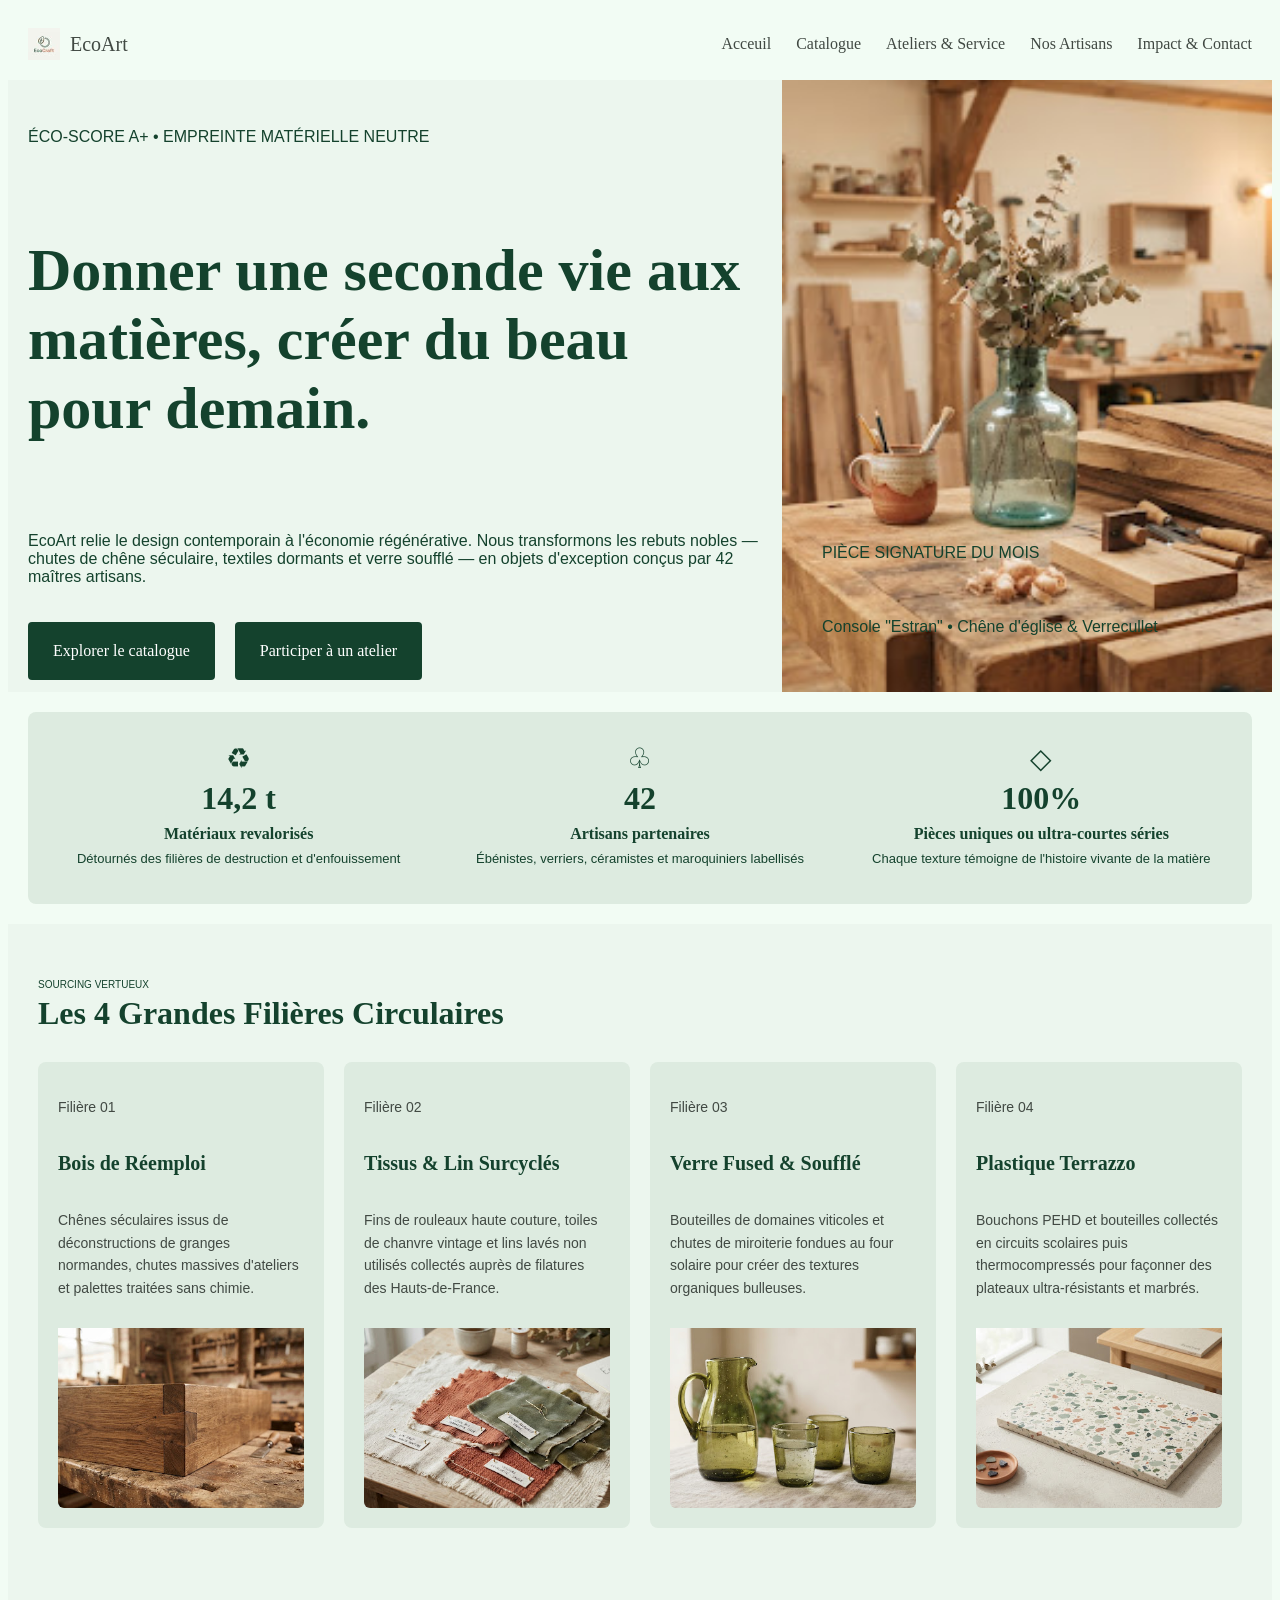
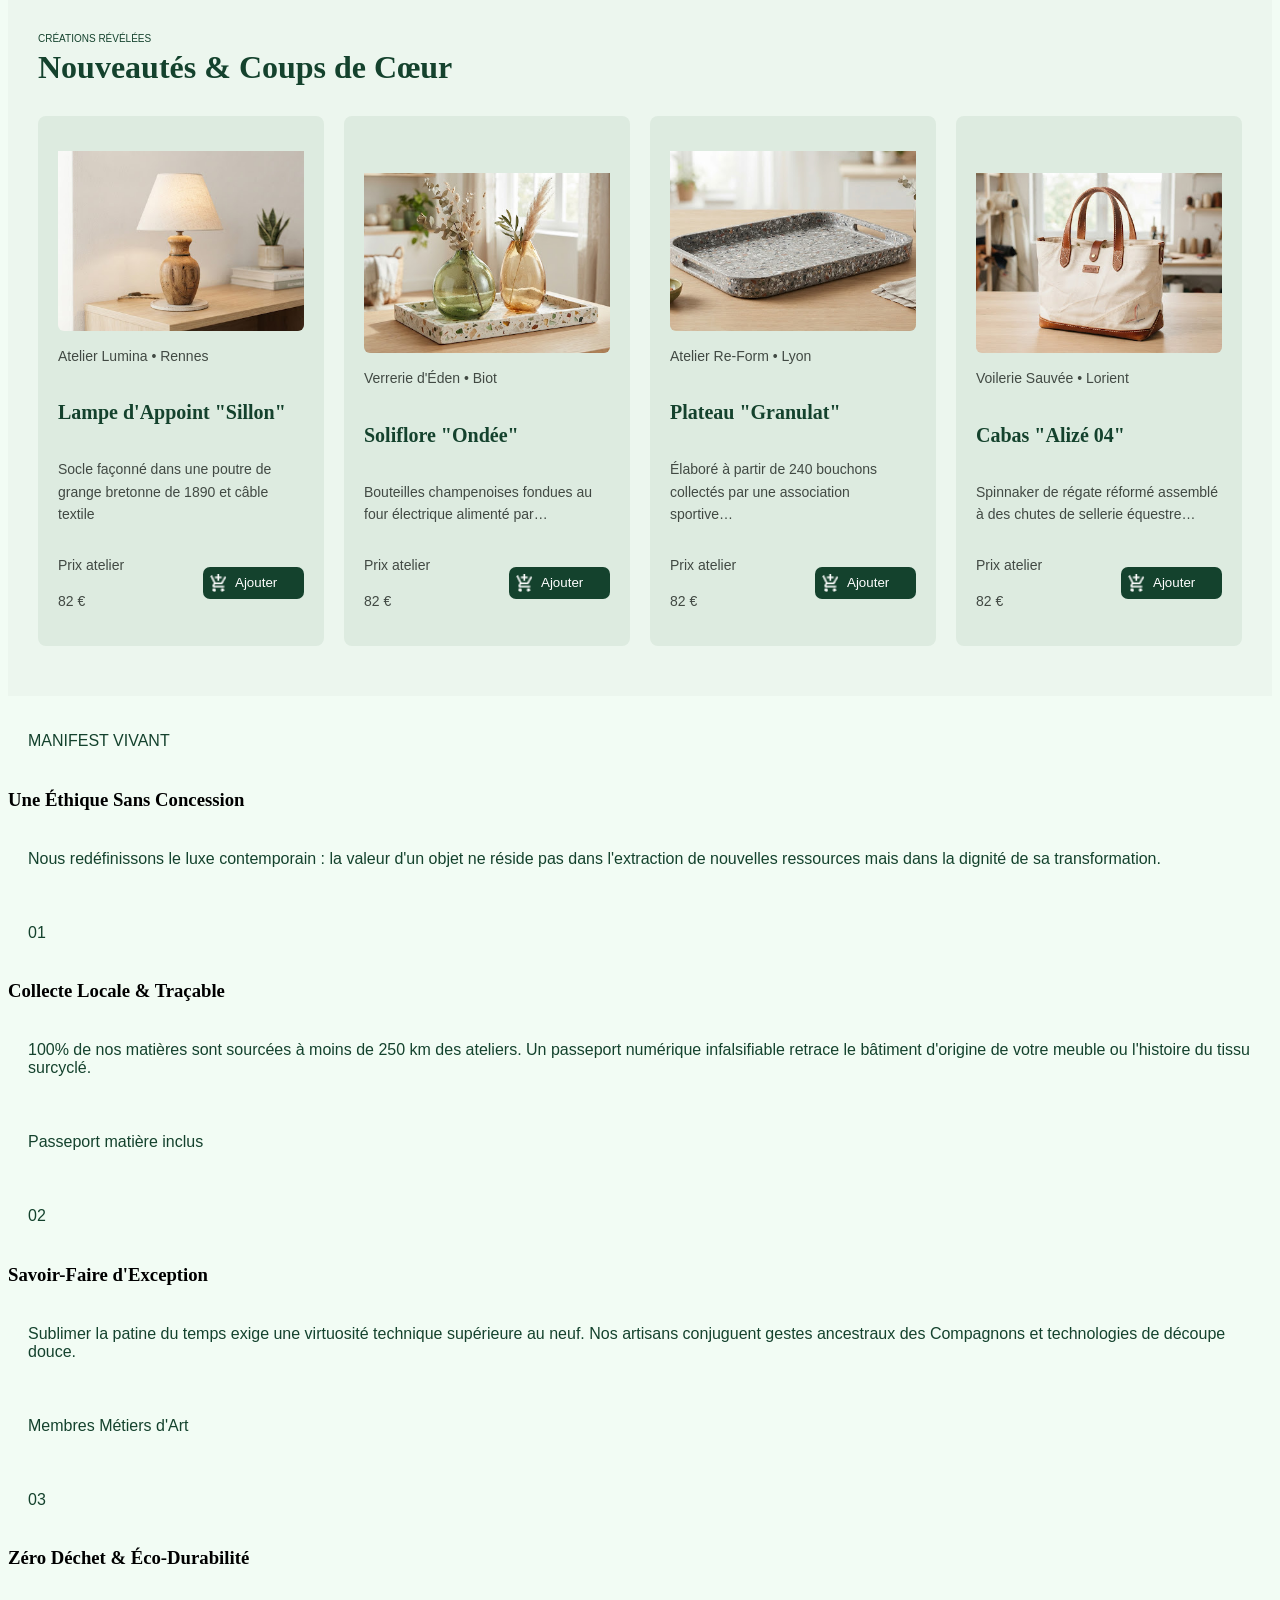
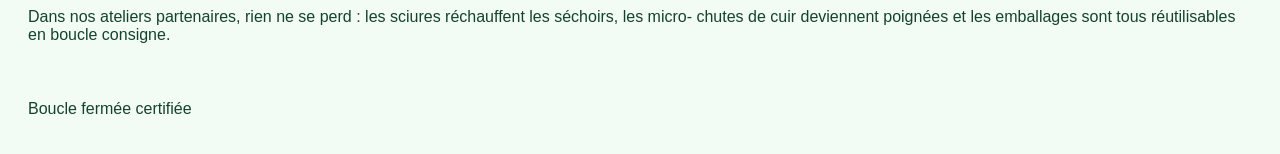
==== index.html @ 038bebc6 "fixing the names for the github deployment" ====
<!DOCTYPE html>
<head>
    <link rel="stylesheet" href="style.css">
    <title>Acceuil</title>
</head>

<body>
    <header>
        
        <div class="logo">
            <img src="images/logo.jpg" alt="logo">
            <span>EcoArt</span>
        </div>

        <nav>
            
            <a href="HomePge.html">Acceuil</a>
            <a href="catalogue.html">Catalogue</a>
            <a href="atel&srv.html">Ateliers & Service</a>
            <a href="artisan.html">Nos Artisans</a>
            <a href="impc&contact">Impact & Contact</a>

        </nav>
    </header>

    <main>
        <section class="hero">

            <div class="heroContent">
                <p>ÉCO-SCORE A+ • EMPREINTE MATÉRIELLE NEUTRE</p>
                <h1>Donner une seconde vie
                    aux matières, créer du
                    beau pour demain.
                </h1>
                <p>EcoArt relie le design contemporain à l'économie régénérative. Nous transformons
                    les rebuts nobles — chutes de chêne séculaire, textiles dormants et verre soufflé
                    — en objets d'exception conçus par 42 maîtres artisans.
                </p>

                <div class="hero-buttons">
                    <a href="Explorer le catalogue">Explorer le catalogue</a>
                    <a href="Participer à un atelier">Participer à un atelier</a>
                </div>

            </div>

            <div class="heroImage">
                    <img src="images/glassPiece.jpg" alt="glassPiece">


                <div class="hero-image-content">
                        <p>PIÈCE SIGNATURE DU MOIS</p>
                        <p>Console "Estran" • Chêne d'église & Verrecullet</p>
                </div>
            </div>
        </section>
        
<section class="statistics">

    <div class="statistic">
        <div class="stat-icon">♻</div>
        <h2>14,2 t</h2>
        <h3>Matériaux revalorisés</h3>
        <p>Détournés des filières de destruction et d'enfouissement</p>
    </div>

    <div class="statistic">
        <div class="stat-icon">♧</div>
        <h2>42</h2>
        <h3>Artisans partenaires</h3>
        <p>Ébénistes, verriers, céramistes et maroquiniers labellisés</p>
    </div>

    <div class="statistic">
        <div class="stat-icon">◇</div>
        <h2>100%</h2>
        <h3>Pièces uniques ou ultra-courtes séries</h3>
        <p>Chaque texture témoigne de l'histoire vivante de la matière</p>
    </div>

</section>


<section class="sourcing">

    <div class="sourcing-header">
        <p>SOURCING VERTUEUX</p>
        <h2>Les 4 Grandes Filières Circulaires</h2>
    </div>

    <div class="sourcing-cards">

        <div class="sourcing-card">
            <p>Filière 01</p>
            <h3>Bois de Réemploi</h3>
            <p>
                Chênes séculaires issus de déconstructions de granges
                normandes, chutes massives d'ateliers et palettes
                traitées sans chimie.
            </p>
                    <img src="images/first.jpg" alt="Bois">
        </div>

        <div class="sourcing-card">
            <p>Filière 02</p>
            <h3>Tissus & Lin Surcyclés</h3>
            <p>
                Fins de rouleaux haute couture, toiles de chanvre vintage
                et lins lavés non utilisés collectés auprès de filatures
                des Hauts-de-France.
            </p>
            <img src="images/sec.jpg" alt="tissu">
        </div>

        <div class="sourcing-card">
            <p>Filière 03</p>
            <h3>Verre Fused & Soufflé</h3>
            <p>
                Bouteilles de domaines viticoles et chutes de miroiterie
                fondues au four solaire pour créer des textures
                organiques bulleuses.
            </p>
            <img src="images/third.jpg" alt="glass">
        </div>

        <div class="sourcing-card">
            <p>Filière 04</p>
            <h3>Plastique Terrazzo</h3>
            <p>
                Bouchons PEHD et bouteilles collectés en circuits
                scolaires puis thermocompressés pour façonner des
                plateaux ultra-résistants et marbrés.
            </p>
            <img src="images/four.jpg" alt="plastik">
        </div>

    </div>

</section>

<section class="sourcing">

    <div class="sourcing-header">
        <p>CRÉATIONS RÉVÉLÉES</p>
        <h2>Nouveautés & Coups de Cœur</h2>
    </div>

    <div class="sourcing-cards">

        <div class="sourcing-card">
            <img src="images/1.jpg" alt="Bois">
            <p>Atelier Lumina • Rennes</p>
            <h3>Lampe d'Appoint "Sillon"</h3>
            <p>
                    Socle façonné dans une poutre de
                    grange bretonne de 1890 et câble textile
            </p>

            <div class="price-and-button">
                <div class="indo">
                    <p>
                        Prix atelier
                    </p>
                    <p>
                        82 €
                    </p> 
                </div>
                <button type="button">
                    <img src="images/Icon.png" alt="add-to-cart">
                    Ajouter
                </button>
            </div>
        </div>

        <div class="sourcing-card">
            <img src="images/2.jpg" alt="Bois">
            <p>Verrerie d'Éden • Biot</p>
            <h3>Soliflore "Ondée"</h3>
            <p>
                    Bouteilles champenoises fondues au
                    four électrique alimenté par…
            </p>

            <div class="price-and-button">
                <div class="indo">
                    <p>
                        Prix atelier
                    </p>
                    <p>
                        82 €
                    </p> 
                </div>
                <button type="button">
                    <img src="images/Icon.png" alt="add-to-cart">
                    Ajouter
                </button>
            </div>
        </div>

        <div class="sourcing-card">
            <img src="images/3.jpg" alt="Bois">
            <p>Atelier Re-Form • Lyon</p>
            <h3>Plateau "Granulat"</h3>
            <p>
                    Élaboré à partir de 240 bouchons
                    collectés par une association sportive…
            </p>

            <div class="price-and-button">
                <div class="indo">
                    <p>
                        Prix atelier
                    </p>
                    <p>
                        82 €
                    </p> 
                </div>
                <button type="button">
                    <img src="images/Icon.png" alt="add-to-cart">
                    Ajouter
                </button>
            </div>
        </div>

        <div class="sourcing-card">
            <img src="images/4.jpg" alt="Bois">
            <p>Voilerie Sauvée • Lorient</p>
            <h3>Cabas "Alizé 04"</h3>
            <p>
                    Spinnaker de régate réformé assemblé à
                    des chutes de sellerie équestre…
            </p>

            <div class="price-and-button">
                <div class="indo">
                    <p>
                        Prix atelier
                    </p>
                    <p>
                        82 €
                    </p> 
                </div>
                <button type="button">
                    <img src="images/Icon.png" alt="add-to-cart">
                    Ajouter
                </button>
            </div>
        </div>

    </div>

</section>

<section class="Manifest">
    <div class="head">
        <p>MANIFEST VIVANT</p>
        <h3>Une Éthique Sans Concession</h3>
        <p>
            Nous redéfinissons le luxe contemporain : la valeur d'un objet ne
            réside pas dans l'extraction
            de nouvelles ressources mais dans la dignité de sa transformation.
        </p>
    </div>

    <div class="manivivant">
        <p>01</p>
        <h3>Collecte Locale & Traçable</h3>
        <p>
            100% de nos matières sont sourcées à moins
            de 250 km des ateliers. Un passeport
            numérique infalsifiable retrace le bâtiment
            d'origine de votre meuble ou l'histoire du tissu
            surcyclé.
        </p>

        <p>Passeport matière inclus</p>

    </div>

    <div class="manivivant">
        <p>02</p>
        <h3>Savoir-Faire d'Exception</h3>
        <p>
            Sublimer la patine du temps exige une
            virtuosité technique supérieure au neuf. Nos
            artisans conjuguent gestes ancestraux des
            Compagnons et technologies de découpe
            douce.
        </p>

        <p>Membres Métiers d'Art</p>
    </div>

    <div class="manivivant">
        <p>03</p>
        <h3>Zéro Déchet & Éco-Durabilité</h3>
        <p>
            Dans nos ateliers partenaires, rien ne se perd :
            les sciures réchauffent les séchoirs, les micro-
            chutes de cuir deviennent poignées et les
            emballages sont tous réutilisables en boucle
            consigne.
        </p>

        <p>Boucle fermée certifiée</p>
    </div>
    
</section>

    </main>
</body>
---- style.css ----
header {
    display: flex;
    justify-content: space-between;
    align-items: center;
    background-color: #F2FCF4E5;
    padding: 20px;
}

.logo{

    width: 61.77000045776367;
    height: 28;
    font-size: 20px;
    font-family:Georgia, 'Times New Roman', Times, serif; 
    display: flex;
    color: #414943;
    align-items: center;
    gap: 10px;
}

.logo img{
    width: 32px;
    height: 32px;
    max-width: 101.77px;
}

nav {
    display: flex;
    gap: 25px;
}

nav a {
    color: #414943;
    text-decoration: none;
}

.hero{
    display: flex;
    align-items: center;
    justify-content: space-between;
    background-color: #ECF6EE;
}

.heroImage {
    position: relative;
    width: 490px;
    height: 612px;
    flex-shrink: 0;
}

.heroImage img {
    width: 100%;
    height: 100%;
    object-fit: cover;
    display: block;
}

.hero-image-content {
    position: absolute;
    bottom: 20px;
    left: 20px;
    right: 20px;
    color: white;
}

.heroContent h1{
    font-size: 60px;
}

h1{
    color: #14422D;
    padding: 20px;
}

p{
    padding: 20px;
    color: #14422D;
    font-family: 'Lucida Sans', 'Lucida Sans Regular', 'Lucida Grande', 'Lucida Sans Unicode', Geneva, Verdana, sans-serif;
}

.hero-buttons{
    display: flex;
    gap: 20px;
    margin-left: 20px;
}

.hero-buttons a {
    display: flex;
    padding: 20px 25px;
    background-color: #14422D;
    border-radius: 4px;
    text-decoration: none;
    color: white;
}


.statistics {
    display: flex;
    justify-content: space-around;
    align-items: center;
    background-color: #DDEBE0;
    margin: 20px;
    padding: 20px;
    gap: 20px;
    border-radius: 8px;
}

.statistic {
    flex: 1;
    text-align: center;
    padding: 10px 20px;
}

.stat-icon {
    font-size: 28px;
    color: #14422D;
}

.statistic h2 {
    font-size: 32px;
    color: #14422D;
    margin: 5px 0;
}

.statistic h3 {
    font-size: 16px;
    color: #14422D;
    margin: 8px 0;
}

.statistic p {
    font-size: 13px;
    padding: 0;
    margin: 8px 0;
}

body{
    background-color: #F2FCF4;
}



.sourcing {
    background-color: #ECF6EE;
    padding: 50px 30px;
}

.sourcing-header {
    max-width: 100%;
    margin: 0 auto 30px;
    text-align: left;
}

.sourcing-header p {
    font-size: 10px;
    padding: 0;
    margin: 5px 0px;
}

.sourcing-header h2 {
    font-size: 32px;
    color: #14422D;
    margin: 5px 0px;
}

.sourcing-cards {
    display: flex;
    gap: 20px;
    align-items: stretch;
}

.sourcing-card {
    display: flex;
    flex: 1;
    background-color: #DDEBE0;
    padding: 20px;
    border-radius: 8px;
    flex-direction: column;
}

.sourcing-card h3 {
    color: #14422D;
    font-size: 20px;
}

.sourcing-card h4 {
    color: #414943;
    font-size: 15px;
}

.sourcing-card p {
    padding: 0;
    color: #414943;
    font-size: 14px;
    line-height: 1.6;
}

.sourcing-card img {
    width: 100%;
    height: 180px;
    object-fit: cover;
    display: block;
    border-radius: 6px;
    margin-top: auto;
    padding-top: 15px;
}


.price-and-button{
    display: flex;
    justify-content: space-between;
    align-items: center;
    gap: 10px;
}


.price-and-button button {
    display: flex;
    align-items: center;
    gap: 8px;
    width: 101px;
    height: 32px;
    box-sizing: border-box;
    background-color: #14422D;
    color: white;
    border: none;
    border-radius: 7px;
    cursor: pointer;
}

.price-and-button button img {
    width: 18px;
    height: 18px;
    margin: 0;
    padding: 0;
    object-fit: contain;
}
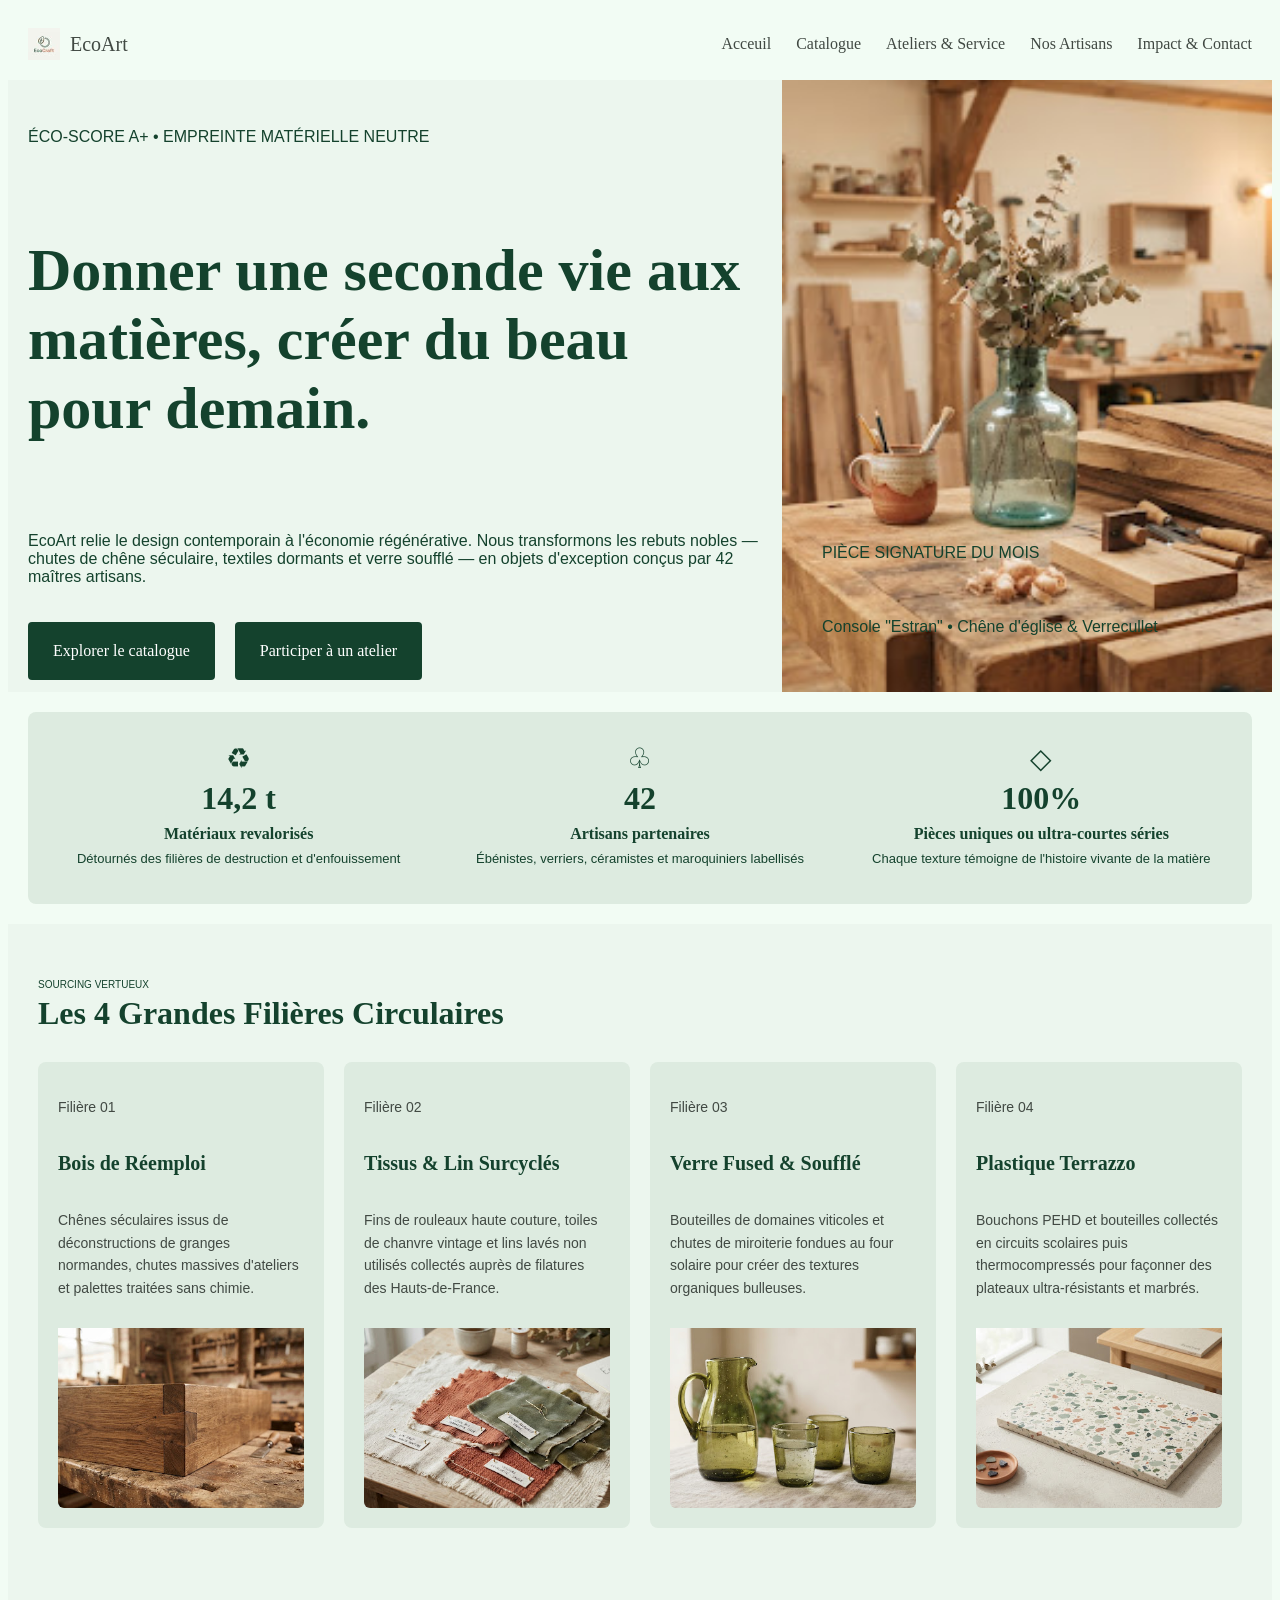
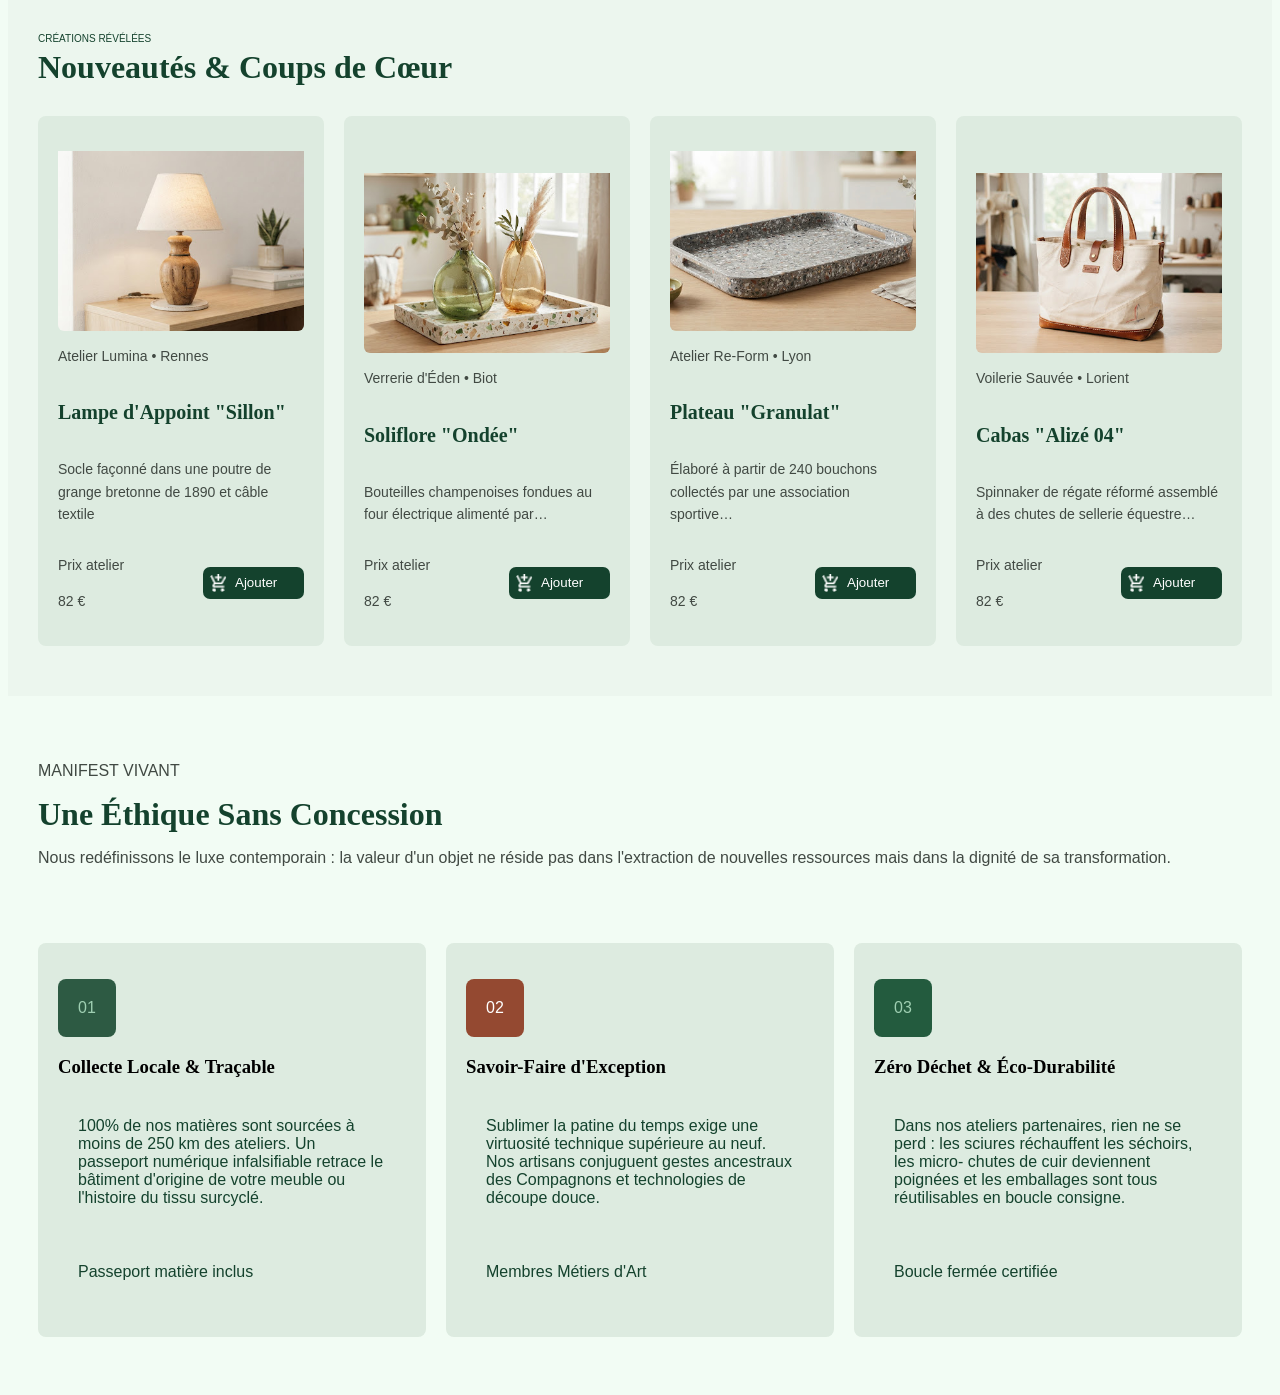
==== commit 5ae23afe: "adding the css to the MANIFEST VIVANT section and the colors to each square and it's number" ====
--- a/index.html
+++ b/index.html
@@ -14,7 +14,7 @@
 
         <nav>
             
-            <a href="HomePge.html">Acceuil</a>
+            <a href="in.html">Acceuil</a>
             <a href="catalogue.html">Catalogue</a>
             <a href="atel&srv.html">Ateliers & Service</a>
             <a href="artisan.html">Nos Artisans</a>
@@ -263,7 +263,7 @@
     </div>
 
     <div class="manivivant">
-        <p>01</p>
+        <p class="number-one">01</p>
         <h3>Collecte Locale & Traçable</h3>
         <p>
             100% de nos matières sont sourcées à moins
@@ -278,7 +278,7 @@
     </div>
 
     <div class="manivivant">
-        <p>02</p>
+        <p class="number-two">02</p>
         <h3>Savoir-Faire d'Exception</h3>
         <p>
             Sublimer la patine du temps exige une
@@ -292,7 +292,7 @@
     </div>
 
     <div class="manivivant">
-        <p>03</p>
+        <p class="number-three">03</p>
         <h3>Zéro Déchet & Éco-Durabilité</h3>
         <p>
             Dans nos ateliers partenaires, rien ne se perd :
--- a/style.css
+++ b/style.css
@@ -235,3 +235,58 @@
     padding: 0;
     object-fit: contain;
 }
+
+.Manifest {
+    display: flex;
+    flex-wrap: wrap;
+    gap: 20px;
+    background-color: #F2FCF4;
+    padding: 50px 30px;
+}
+
+.head {
+    width: 100%;
+    margin-bottom: 40px;
+}
+
+.head p {
+    padding: 0;
+    color: #414943;
+}
+
+.head h3 {
+    font-size: 32px;
+    color: #14422D;
+    margin: 10px 0;
+}
+
+.manivivant {
+    flex: 1;
+    background-color: #DDEBE0;
+    padding: 20px;
+    border-radius: 8px;
+}
+
+.number-one {
+    border-radius: 8px;
+    height: 18px;
+    width: 18px;
+    color: #9FCFB2;
+    background-color: #2D5A43;
+}
+
+.number-two {
+    border-radius: 8px;
+    height: 18px;
+    width: 18px;
+    color: white;
+    background-color: #944931;
+}
+
+.number-three {
+    border-radius: 8px;
+    height: 18px;
+    width: 18px;
+    color: #9FCFB2;
+    background-color: #235B3E;
+}
